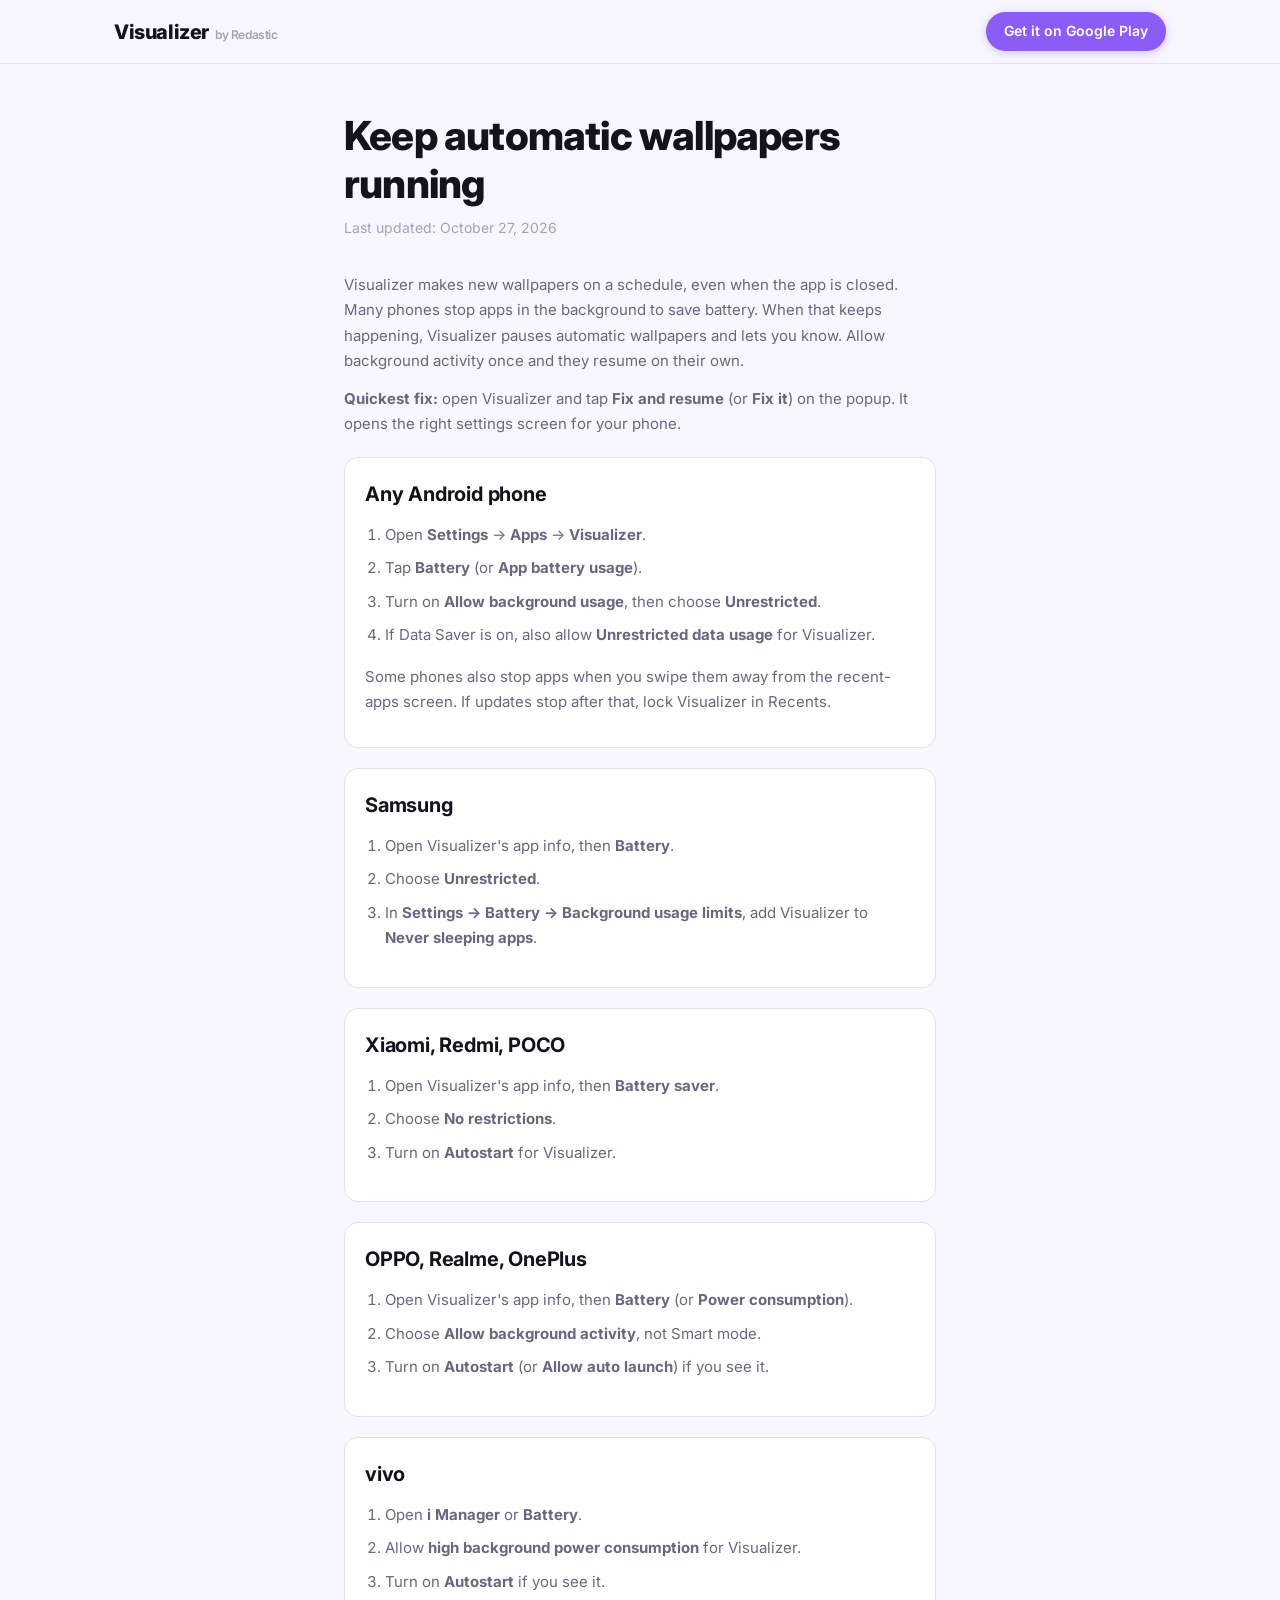
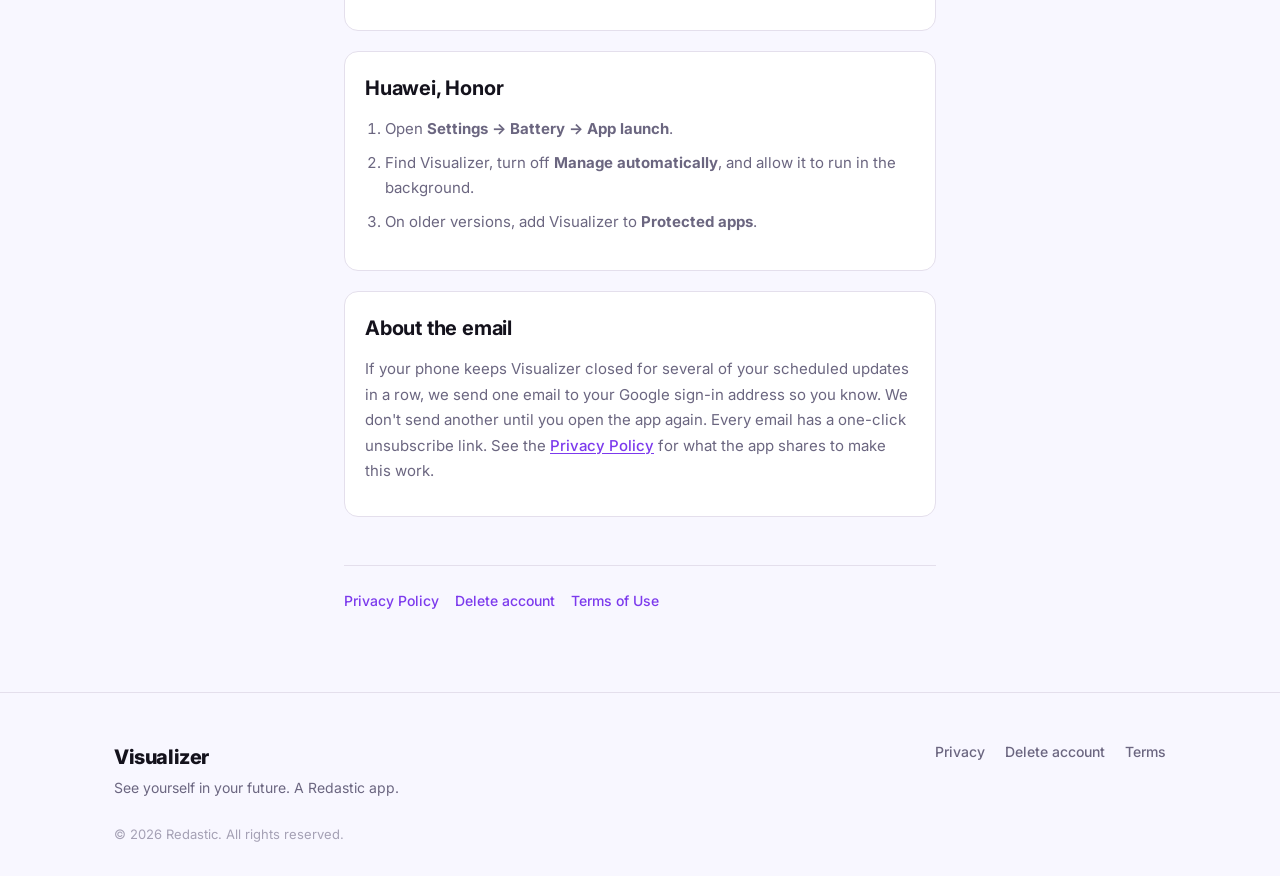
==== background-help/index.html @ 8ccc680e "Add background help page and stopped-auto email to privacy policy - /background-help/: phone-by-phon" ====
<!DOCTYPE html>
<html lang="en">
<head>
  <meta charset="UTF-8">
  <meta name="viewport" content="width=device-width, initial-scale=1.0">
  <title>Keep Visualizer's automatic wallpapers running</title>
  <meta name="description" content="Phone-by-phone steps to stop your phone from closing Visualizer in the background, so automatic wallpapers keep updating.">
  <meta name="robots" content="index, follow">
  <link rel="canonical" href="https://redastic.com/background-help/">
  <link rel="preconnect" href="https://fonts.googleapis.com">
  <link rel="preconnect" href="https://fonts.gstatic.com" crossorigin>
  <link href="https://fonts.googleapis.com/css2?family=Inter:wght@400;500;600;700;800&display=swap" rel="stylesheet">
  <link rel="stylesheet" href="../css/styles.css">
  <link rel="icon" href="data:image/svg+xml,<svg xmlns='http://www.w3.org/2000/svg' viewBox='0 0 100 100'><text y='.9em' font-size='90'>✨</text></svg>">
</head>
<body>

  <nav class="nav">
    <div class="container nav-inner">
      <a href="../index.html" class="logo">Visualizer<span class="logo-by">by Redastic</span></a>
      <a href="https://play.google.com/store/apps/details?id=com.visualizer.app" data-link="play-store" class="btn btn-primary btn-sm" target="_blank" rel="noopener">
        <span data-config="cta-text">Get it on Google Play</span>
      </a>
    </div>
  </nav>

  <main class="legal-page">
    <div class="container container-narrow">
      <h1>Keep automatic wallpapers running</h1>
      <p class="legal-meta">Last updated: October 27, 2026</p>
      <p>
        Visualizer makes new wallpapers on a schedule, even when the app is closed. Many
        phones stop apps in the background to save battery. When that keeps happening,
        Visualizer pauses automatic wallpapers and lets you know. Allow background
        activity once and they resume on their own.
      </p>
      <p>
        <strong>Quickest fix:</strong> open Visualizer and tap <strong>Fix and resume</strong>
        (or <strong>Fix it</strong>) on the popup. It opens the right settings screen for your phone.
      </p>

      <section class="legal-card">
        <h2>Any Android phone</h2>
        <ol>
          <li>Open <strong>Settings</strong> → <strong>Apps</strong> → <strong>Visualizer</strong>.</li>
          <li>Tap <strong>Battery</strong> (or <strong>App battery usage</strong>).</li>
          <li>Turn on <strong>Allow background usage</strong>, then choose <strong>Unrestricted</strong>.</li>
          <li>If Data Saver is on, also allow <strong>Unrestricted data usage</strong> for Visualizer.</li>
        </ol>
        <p>
          Some phones also stop apps when you swipe them away from the recent-apps screen.
          If updates stop after that, lock Visualizer in Recents.
        </p>
      </section>

      <section class="legal-card">
        <h2>Samsung</h2>
        <ol>
          <li>Open Visualizer's app info, then <strong>Battery</strong>.</li>
          <li>Choose <strong>Unrestricted</strong>.</li>
          <li>In <strong>Settings → Battery → Background usage limits</strong>, add Visualizer to <strong>Never sleeping apps</strong>.</li>
        </ol>
      </section>

      <section class="legal-card">
        <h2>Xiaomi, Redmi, POCO</h2>
        <ol>
          <li>Open Visualizer's app info, then <strong>Battery saver</strong>.</li>
          <li>Choose <strong>No restrictions</strong>.</li>
          <li>Turn on <strong>Autostart</strong> for Visualizer.</li>
        </ol>
      </section>

      <section class="legal-card">
        <h2>OPPO, Realme, OnePlus</h2>
        <ol>
          <li>Open Visualizer's app info, then <strong>Battery</strong> (or <strong>Power consumption</strong>).</li>
          <li>Choose <strong>Allow background activity</strong>, not Smart mode.</li>
          <li>Turn on <strong>Autostart</strong> (or <strong>Allow auto launch</strong>) if you see it.</li>
        </ol>
      </section>

      <section class="legal-card">
        <h2>vivo</h2>
        <ol>
          <li>Open <strong>i Manager</strong> or <strong>Battery</strong>.</li>
          <li>Allow <strong>high background power consumption</strong> for Visualizer.</li>
          <li>Turn on <strong>Autostart</strong> if you see it.</li>
        </ol>
      </section>

      <section class="legal-card">
        <h2>Huawei, Honor</h2>
        <ol>
          <li>Open <strong>Settings → Battery → App launch</strong>.</li>
          <li>Find Visualizer, turn off <strong>Manage automatically</strong>, and allow it to run in the background.</li>
          <li>On older versions, add Visualizer to <strong>Protected apps</strong>.</li>
        </ol>
      </section>

      <section class="legal-card">
        <h2>About the email</h2>
        <p>
          If your phone keeps Visualizer closed for several of your scheduled updates in a row,
          we send one email to your Google sign-in address so you know. We don't send another
          until you open the app again. Every email has a one-click unsubscribe link. See the
          <a href="../privacy/index.html">Privacy Policy</a> for what the app shares to make this work.
        </p>
      </section>

      <nav class="legal-nav" aria-label="Legal">
        <a href="../privacy/index.html">Privacy Policy</a>
        <a href="../data-deletion/index.html">Delete account</a>
        <a href="../terms/index.html">Terms of Use</a>
      </nav>
    </div>
  </main>

  <footer class="footer">
    <div class="container footer-inner">
      <div class="footer-brand">
        <a href="../index.html" class="logo">Visualizer</a>
        <p>See yourself in your future. A Redastic app.</p>
      </div>
      <div class="footer-links">
        <a href="../privacy/index.html">Privacy</a>
        <a href="../data-deletion/index.html">Delete account</a>
        <a href="../terms/index.html">Terms</a>
      </div>
      <p class="footer-copy">&copy; <span data-config="copyright-year">2026</span> Redastic. All rights reserved.</p>
    </div>
  </footer>

  <script src="../js/config.js"></script>
  <script src="../js/script.js"></script>
</body>
</html>
---- css/styles.css ----
/* ── Reset & Base ── */
*, *::before, *::after { box-sizing: border-box; margin: 0; padding: 0; }

:root {
  --bg: #f8f7ff;
  --bg-alt: #efeaf8;
  --surface: #ffffff;
  --text: #14121c;
  --text-muted: #6b6680;
  --text-light: #a5a1b5;
  --border: #e4dfec;
  --accent: #8b5cf6;
  --accent-dark: #7c3aed;
  --coral: #ff7a6b;
  --pink: #ec6bce;
  --midnight: #0b0b12;
  --radius: 12px;
  --radius-lg: 20px;
  --shadow: 0 1px 3px rgba(11, 11, 18, .06), 0 4px 16px rgba(139, 92, 246, .08);
  --shadow-lg: 0 12px 40px rgba(139, 92, 246, .16);
  --glow: linear-gradient(90deg, #8b5cf6, #ec6bce, #ff7a6b);
  --font: 'Inter', -apple-system, BlinkMacSystemFont, 'Segoe UI', sans-serif;
  --max-width: 1100px;
  --nav-height: 64px;
}

html { scroll-behavior: smooth; }

body {
  font-family: var(--font);
  background: var(--bg);
  color: var(--text);
  line-height: 1.6;
  -webkit-font-smoothing: antialiased;
}

.container {
  max-width: var(--max-width);
  margin: 0 auto;
  padding: 0 24px;
}

.container-narrow { max-width: 640px; }

/* ── Nav ── */
.nav {
  position: sticky;
  top: 0;
  z-index: 100;
  background: rgba(248, 247, 255, .9);
  backdrop-filter: blur(12px);
  -webkit-backdrop-filter: blur(12px);
  border-bottom: 1px solid var(--border);
  height: var(--nav-height);
}

.nav-inner {
  display: flex;
  align-items: center;
  justify-content: space-between;
  height: 100%;
  gap: 16px;
}

.logo {
  font-size: 1.25rem;
  font-weight: 800;
  color: var(--text);
  text-decoration: none;
  letter-spacing: -0.02em;
}

.logo-by {
  font-size: .75rem;
  font-weight: 600;
  color: var(--text-light);
  margin-left: 6px;
}

.nav-links {
  display: flex;
  align-items: center;
  gap: 20px;
}

.nav-links a:not(.btn) {
  font-size: .875rem;
  font-weight: 600;
  color: var(--text-muted);
  text-decoration: none;
}

.nav-links a:not(.btn):hover { color: var(--text); }

/* ── Buttons ── */
.btn {
  display: inline-flex;
  align-items: center;
  gap: 8px;
  font-family: var(--font);
  font-weight: 600;
  font-size: .9375rem;
  border: none;
  border-radius: 100px;
  cursor: pointer;
  text-decoration: none;
  transition: transform .2s ease, box-shadow .2s ease, background .2s ease;
  white-space: nowrap;
}

.btn:hover { transform: translateY(-2px); }
.btn:active { transform: scale(.97) translateY(0); }

.btn .icon { width: 20px; height: 20px; flex-shrink: 0; }

.btn-primary {
  background: var(--accent);
  color: #fff;
  padding: 12px 24px;
  box-shadow: 0 2px 10px rgba(139, 92, 246, .35);
}

.btn-primary:hover {
  background: var(--accent-dark);
  box-shadow: 0 8px 24px rgba(139, 92, 246, .4);
}

.btn-lg { padding: 16px 32px; font-size: 1.0625rem; }
.btn-lg .icon { width: 22px; height: 22px; }
.btn-sm { padding: 8px 18px; font-size: .875rem; }
.btn-sm .icon { width: 16px; height: 16px; }

.hero-cta {
  display: flex;
  flex-direction: column;
  align-items: flex-start;
  gap: 10px;
}

.hero-cta .btn { justify-content: center; }

.cta-note {
  font-size: .8125rem;
  color: var(--text-muted);
}

/* ── Hero ── */
.hero { padding: 48px 0 56px; }

.hero-grid {
  display: grid;
  grid-template-columns: 1fr 1fr;
  gap: 48px;
  align-items: center;
}

.hero-badge {
  display: inline-block;
  font-size: .8125rem;
  font-weight: 600;
  color: var(--accent-dark);
  background: var(--surface);
  border: 1px solid var(--border);
  border-radius: 100px;
  padding: 6px 16px;
  margin-bottom: 20px;
}

.hero-title {
  font-size: clamp(2.25rem, 5vw, 3.5rem);
  font-weight: 800;
  letter-spacing: -0.03em;
  line-height: 1.1;
  margin-bottom: 16px;
}

.hero-subtitle {
  font-size: clamp(1rem, 2vw, 1.125rem);
  color: var(--text-muted);
  line-height: 1.7;
  margin-bottom: 24px;
}

.trust-signals {
  list-style: none;
  display: flex;
  flex-direction: column;
  gap: 8px;
  margin-bottom: 28px;
}

.trust-signals li {
  font-size: .875rem;
  font-weight: 500;
  color: var(--text);
}

.hero-demo {
  display: flex;
  justify-content: center;
}

/* ── USP Strip ── */
.usp-strip {
  background: var(--midnight);
  color: #fff;
  padding: 32px 0;
}

.usp-text {
  font-size: clamp(1rem, 2.5vw, 1.25rem);
  text-align: center;
  line-height: 1.6;
  max-width: 800px;
  margin: 0 auto;
}

.usp-text strong { font-weight: 600; color: #fff; }

/* ── Sections ── */
.section { padding: 72px 0; }
.section-alt { background: var(--bg-alt); }

.section-title {
  font-size: clamp(1.75rem, 4vw, 2.25rem);
  font-weight: 800;
  letter-spacing: -0.02em;
  text-align: center;
  margin-bottom: 12px;
}

.section-subtitle {
  text-align: center;
  color: var(--text-muted);
  font-size: 1.0625rem;
  margin-bottom: 40px;
}

/* ── Lock-screen phone ── */
.phone-lock {
  width: 100%;
  max-width: 280px;
  background: var(--midnight);
  border-radius: 36px;
  overflow: hidden;
  box-shadow: var(--shadow-lg);
  border: 3px solid #2a2838;
  position: relative;
}

.phone-lock::before {
  content: '';
  position: absolute;
  top: 10px;
  left: 50%;
  transform: translateX(-50%);
  width: 88px;
  height: 22px;
  background: #111018;
  border-radius: 12px;
  z-index: 2;
}

.lock-status {
  display: flex;
  justify-content: space-between;
  padding: 14px 22px 0;
  color: rgba(255,255,255,.8);
  font-size: .7rem;
  font-weight: 600;
}

.lock-scene {
  position: relative;
  height: 420px;
  background:
    radial-gradient(ellipse at 70% 20%, rgba(255, 122, 107, .45), transparent 50%),
    linear-gradient(180deg, #1a1038 0%, #4c1d95 38%, #ff7a6b 78%, #f5d0a9 100%);
  display: flex;
  flex-direction: column;
  align-items: center;
  padding-top: 36px;
}

.lock-time {
  font-size: 3.4rem;
  font-weight: 700;
  color: #fff;
  letter-spacing: -0.04em;
  line-height: 1;
  text-shadow: 0 8px 24px rgba(0,0,0,.25);
}

.lock-date {
  color: rgba(255,255,255,.85);
  font-size: .9rem;
  font-weight: 500;
  margin-top: 6px;
}

.lock-house {
  margin-top: auto;
  margin-bottom: 72px;
  width: 140px;
  position: relative;
}

.lock-roof {
  width: 0;
  height: 0;
  border-left: 70px solid transparent;
  border-right: 70px solid transparent;
  border-bottom: 48px solid #2a1a12;
  margin: 0 auto;
}

.lock-body {
  height: 72px;
  background: #3d291c;
  border-radius: 0 0 6px 6px;
  position: relative;
}

.lock-window {
  position: absolute;
  width: 18px;
  height: 18px;
  background: #fde68a;
  border-radius: 2px;
  box-shadow: 0 0 12px rgba(253, 230, 138, .7);
}

.lock-window-l { top: 16px; left: 22px; }
.lock-window-r { top: 16px; right: 22px; }

.lock-door {
  position: absolute;
  bottom: 0;
  left: 50%;
  transform: translateX(-50%);
  width: 22px;
  height: 32px;
  background: #1c120c;
  border-radius: 4px 4px 0 0;
}

.lock-caption {
  position: absolute;
  left: 16px;
  right: 16px;
  bottom: 16px;
  background: rgba(11, 11, 18, .55);
  backdrop-filter: blur(8px);
  border-radius: 12px;
  padding: 10px 12px;
  color: #fff;
}

.lock-caption strong {
  display: block;
  font-size: .75rem;
  letter-spacing: .04em;
  text-transform: uppercase;
  color: #f5d0a9;
}

.lock-caption span {
  font-size: .875rem;
  font-weight: 600;
}

/* ── Formula ── */
.formula {
  display: flex;
  align-items: center;
  justify-content: center;
  gap: 12px;
  flex-wrap: wrap;
}

.formula-card {
  background: var(--surface);
  border: 1px solid var(--border);
  border-radius: var(--radius-lg);
  padding: 20px 16px;
  min-width: 150px;
  text-align: center;
  box-shadow: var(--shadow);
}

.formula-card.is-result {
  background: var(--midnight);
  color: #fff;
  border-color: transparent;
}

.formula-visual {
  height: 88px;
  border-radius: 12px;
  margin-bottom: 12px;
}

.formula-photo {
  background:
    radial-gradient(circle at 50% 38%, #f5d0c5 0 28%, transparent 29%),
    linear-gradient(180deg, #c4b5fd 0%, #8b5cf6 100%);
}

.formula-goal {
  display: flex;
  align-items: center;
  justify-content: center;
  background: #ede9fe;
  color: #4c1d95;
  font-size: .8rem;
  font-weight: 700;
  padding: 12px;
  line-height: 1.35;
}

.formula-result-visual {
  background:
    linear-gradient(180deg, #1a1038 0%, #8b5cf6 50%, #ff7a6b 100%);
}

.formula-card h3 {
  font-size: .8rem;
  font-weight: 700;
  text-transform: uppercase;
  letter-spacing: .04em;
  color: var(--text-light);
}

.formula-card.is-result h3 { color: #c4b5fd; }

.formula-op {
  font-size: 1.5rem;
  font-weight: 700;
  color: var(--accent);
}

/* ── Days ── */
.days-grid {
  display: grid;
  grid-template-columns: repeat(3, 1fr);
  gap: 16px;
  max-width: 760px;
  margin: 0 auto;
}

.day-card {
  background: var(--surface);
  border: 1px solid var(--border);
  border-radius: var(--radius-lg);
  overflow: hidden;
  box-shadow: var(--shadow);
}

.day-scene {
  height: 160px;
}

.day-1 { background: linear-gradient(180deg, #1e1b4b 0%, #6d28d9 55%, #fb7185 100%); }
.day-2 { background: linear-gradient(180deg, #312e81 0%, #7c3aed 50%, #fb923c 100%); }
.day-7 { background: linear-gradient(180deg, #4c1d95 0%, #ec4899 48%, #fde68a 100%); }

.day-card h3 {
  padding: 14px 16px 4px;
  font-size: .95rem;
  font-weight: 700;
}

.day-card p {
  padding: 0 16px 16px;
  font-size: .8125rem;
  color: var(--text-muted);
}

/* ── Steps ── */
.steps-horizontal {
  display: flex;
  align-items: stretch;
  justify-content: center;
  gap: 16px;
  max-width: 920px;
  margin: 0 auto;
}

.step-mini {
  flex: 1;
  text-align: center;
  background: var(--surface);
  border: 1px solid var(--border);
  border-radius: var(--radius);
  padding: 28px 18px;
  transition: box-shadow .2s ease, transform .2s ease;
}

.step-mini:hover {
  box-shadow: var(--shadow);
  transform: translateY(-2px);
}

.step-mini-number {
  width: 40px;
  height: 40px;
  border-radius: 50%;
  background: var(--glow);
  color: #fff;
  display: flex;
  align-items: center;
  justify-content: center;
  font-weight: 700;
  font-size: 1rem;
  margin: 0 auto 12px;
}

.step-mini h3 {
  font-size: .9375rem;
  font-weight: 700;
  margin-bottom: 6px;
}

.step-mini p {
  font-size: .8125rem;
  color: var(--text-muted);
}

.step-mini-arrow {
  font-size: 1.25rem;
  color: var(--text-light);
  align-self: center;
  flex-shrink: 0;
}

/* ── Why Grid ── */
.why-grid {
  display: grid;
  grid-template-columns: repeat(3, 1fr);
  gap: 16px;
}

.why-card {
  background: var(--surface);
  border: 1px solid var(--border);
  border-radius: var(--radius-lg);
  padding: 32px 24px;
  text-align: center;
  transition: box-shadow .2s ease, transform .2s ease;
}

.why-card:hover {
  box-shadow: var(--shadow);
  transform: translateY(-3px);
}

.why-icon {
  font-size: 2rem;
  display: block;
  margin-bottom: 16px;
}

.why-card h3 {
  font-size: 1rem;
  font-weight: 700;
  margin-bottom: 8px;
}

.why-card p {
  font-size: .875rem;
  color: var(--text-muted);
  line-height: 1.6;
}

/* ── FAQ ── */
.faq-list {
  display: flex;
  flex-direction: column;
  gap: 8px;
}

.faq-item {
  background: var(--surface);
  border: 1px solid var(--border);
  border-radius: var(--radius);
  overflow: hidden;
  transition: box-shadow .2s ease;
}

.faq-item:hover { box-shadow: var(--shadow); }

.faq-item summary {
  padding: 16px 20px;
  font-weight: 600;
  font-size: .9375rem;
  cursor: pointer;
  list-style: none;
  display: flex;
  align-items: center;
  justify-content: space-between;
}

.faq-item summary::-webkit-details-marker { display: none; }

.faq-item summary::after {
  content: '+';
  font-size: 1.25rem;
  font-weight: 400;
  color: var(--text-light);
}

.faq-item[open] summary::after { content: '−'; }

.faq-item p {
  padding: 0 20px 16px;
  font-size: .875rem;
  color: var(--text-muted);
  line-height: 1.6;
}

/* ── CTA ── */
.cta-section {
  text-align: center;
  padding: 88px 0;
  background: var(--midnight);
  color: #fff;
}

.cta-title {
  font-size: clamp(2rem, 5vw, 2.75rem);
  font-weight: 800;
  letter-spacing: -0.02em;
  margin-bottom: 12px;
}

.cta-subtitle {
  color: var(--text-light);
  font-size: 1.125rem;
  margin-bottom: 32px;
}

.cta-section .cta-actions {
  display: flex;
  justify-content: center;
}

/* ── Footer ── */
.footer {
  border-top: 1px solid var(--border);
  padding: 48px 0 32px;
}

.footer-inner {
  display: grid;
  grid-template-columns: 1fr auto;
  gap: 16px;
  align-items: start;
}

.footer-brand p {
  font-size: .875rem;
  color: var(--text-muted);
  margin-top: 4px;
}

.footer-trust {
  grid-column: 1 / -1;
  display: flex;
  flex-wrap: wrap;
  gap: 16px 24px;
  padding: 16px 0;
  border-bottom: 1px solid var(--border);
  margin-bottom: 8px;
}

.footer-trust span {
  font-size: .8125rem;
  font-weight: 500;
  color: var(--text-muted);
}

.footer-links {
  display: flex;
  gap: 20px;
  flex-wrap: wrap;
}

.footer-links a {
  font-size: .875rem;
  color: var(--text-muted);
  text-decoration: none;
  font-weight: 500;
  transition: color .15s;
}

.footer-links a:hover { color: var(--text); }

.footer-copy {
  grid-column: 1 / -1;
  font-size: .8125rem;
  color: var(--text-light);
  margin-top: 8px;
}

/* ── Legal pages ── */
.legal-page { padding: 48px 0 80px; }

.legal-page .legal-meta {
  font-size: .875rem;
  color: var(--text-light);
  margin-bottom: 32px;
}

.legal-page h1 {
  font-size: clamp(1.75rem, 4vw, 2.5rem);
  font-weight: 800;
  letter-spacing: -0.02em;
  margin-bottom: 8px;
  line-height: 1.2;
}

.legal-page h2 {
  font-size: 1.25rem;
  font-weight: 700;
  margin-top: 36px;
  margin-bottom: 12px;
  letter-spacing: -0.01em;
}

.legal-page h3 {
  font-size: 1.0625rem;
  font-weight: 600;
  margin-top: 24px;
  margin-bottom: 8px;
}

.legal-page p,
.legal-page li {
  font-size: .9375rem;
  color: var(--text-muted);
  line-height: 1.7;
  margin-bottom: 12px;
}

.legal-page ul,
.legal-page ol {
  padding-left: 1.25rem;
  margin-bottom: 16px;
}

.legal-page li { margin-bottom: 8px; }

.legal-page a:not(.btn) {
  color: var(--accent-dark);
  font-weight: 500;
  text-underline-offset: 2px;
}

.legal-page a:not(.btn):hover { color: var(--text); }

.legal-callout {
  background: var(--surface);
  border: 1px solid var(--border);
  border-radius: var(--radius);
  padding: 1rem 1.1rem;
  margin: 1rem 0 1.5rem;
  color: var(--text);
  font-size: .9375rem;
  line-height: 1.65;
}

.legal-card {
  background: var(--surface);
  border: 1px solid var(--border);
  border-radius: 14px;
  padding: 1.25rem;
  margin: 1.25rem 0;
}

.legal-card h2 { margin-top: 0; }

.legal-nav {
  display: flex;
  flex-wrap: wrap;
  gap: 8px 16px;
  margin-top: 48px;
  padding-top: 24px;
  border-top: 1px solid var(--border);
}

.legal-nav a {
  font-size: .875rem;
  color: var(--text-muted);
  text-decoration: none;
  font-weight: 500;
}

.legal-nav a:hover { color: var(--text); }

.legal-nav a[aria-current="page"] {
  color: var(--text);
  font-weight: 600;
}

.legal-steps {
  counter-reset: step;
  list-style: none;
  padding-left: 0;
}

.legal-steps li {
  counter-increment: step;
  position: relative;
  padding-left: 40px;
  margin-bottom: 20px;
}

.legal-steps li::before {
  content: counter(step);
  position: absolute;
  left: 0;
  top: 0;
  width: 28px;
  height: 28px;
  border-radius: 50%;
  background: var(--bg-alt);
  color: var(--text);
  font-size: .8125rem;
  font-weight: 700;
  display: flex;
  align-items: center;
  justify-content: center;
}

/* ── Animations ── */
.reveal {
  opacity: 0;
  transform: translateY(24px);
  transition: opacity .6s ease, transform .6s ease;
}

.reveal.revealed {
  opacity: 1;
  transform: translateY(0);
}

.reveal-delay { transition-delay: .15s; }

@media (prefers-reduced-motion: reduce) {
  .reveal,
  .reveal-delay {
    opacity: 1;
    transform: none;
    transition: none;
  }
}

/* ── Responsive ── */
@media (max-width: 900px) {
  .hero-grid {
    grid-template-columns: 1fr;
    gap: 40px;
    text-align: center;
  }

  .hero-content { text-align: center; }
  .trust-signals { align-items: center; }
  .hero-cta { align-items: center; margin-inline: auto; }
  .hero-demo { order: -1; }
  .why-grid { grid-template-columns: 1fr; }

  .steps-horizontal {
    flex-direction: column;
    gap: 8px;
  }

  .days-grid { grid-template-columns: 1fr; max-width: 320px; }
  .nav-links a:not(.btn) { display: none; }
  .step-mini-arrow { transform: rotate(90deg); }
}

@media (max-width: 640px) {
  .hero { padding: 32px 0 40px; }
  .section { padding: 56px 0; }
  .footer-inner { grid-template-columns: 1fr; }
  .footer-links { flex-wrap: wrap; }
  .btn-sm { padding: 8px 12px; }
  .footer-trust { flex-direction: column; gap: 8px; }
  .formula-op { width: 100%; text-align: center; }
}
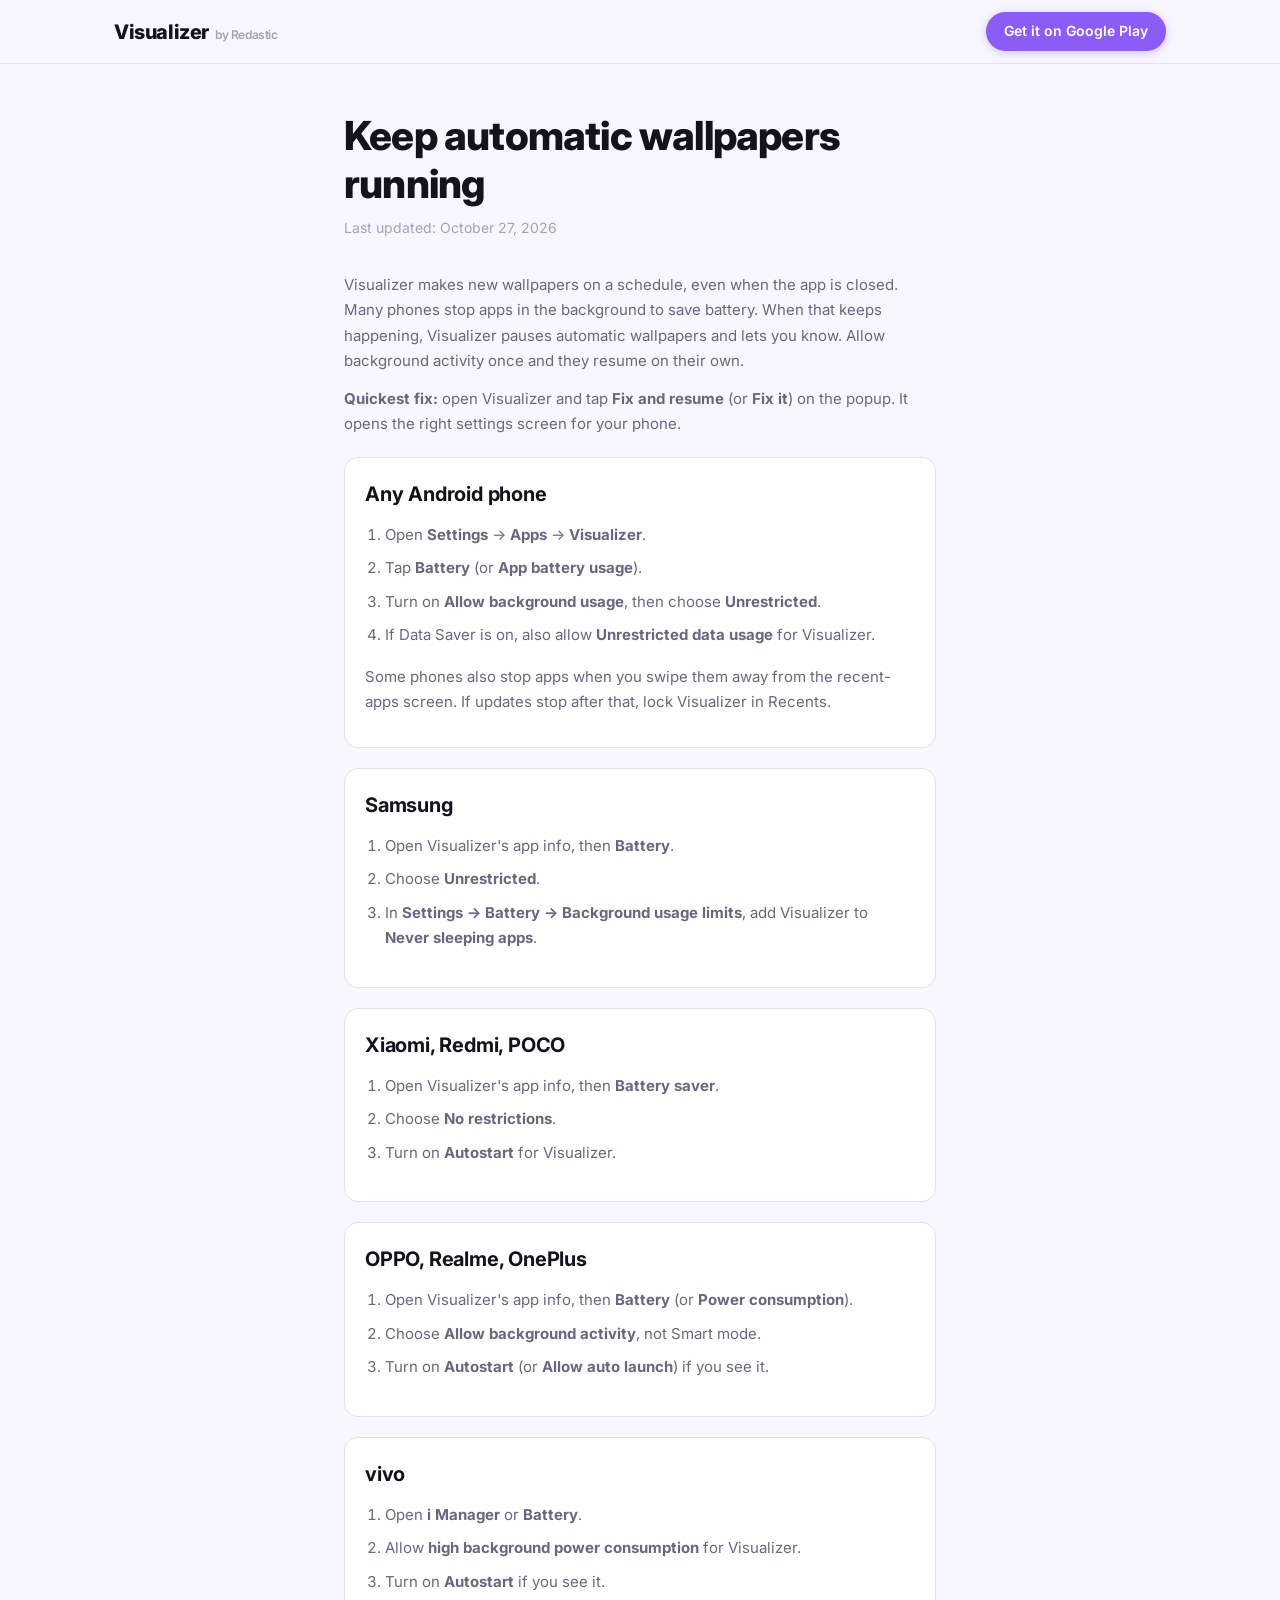
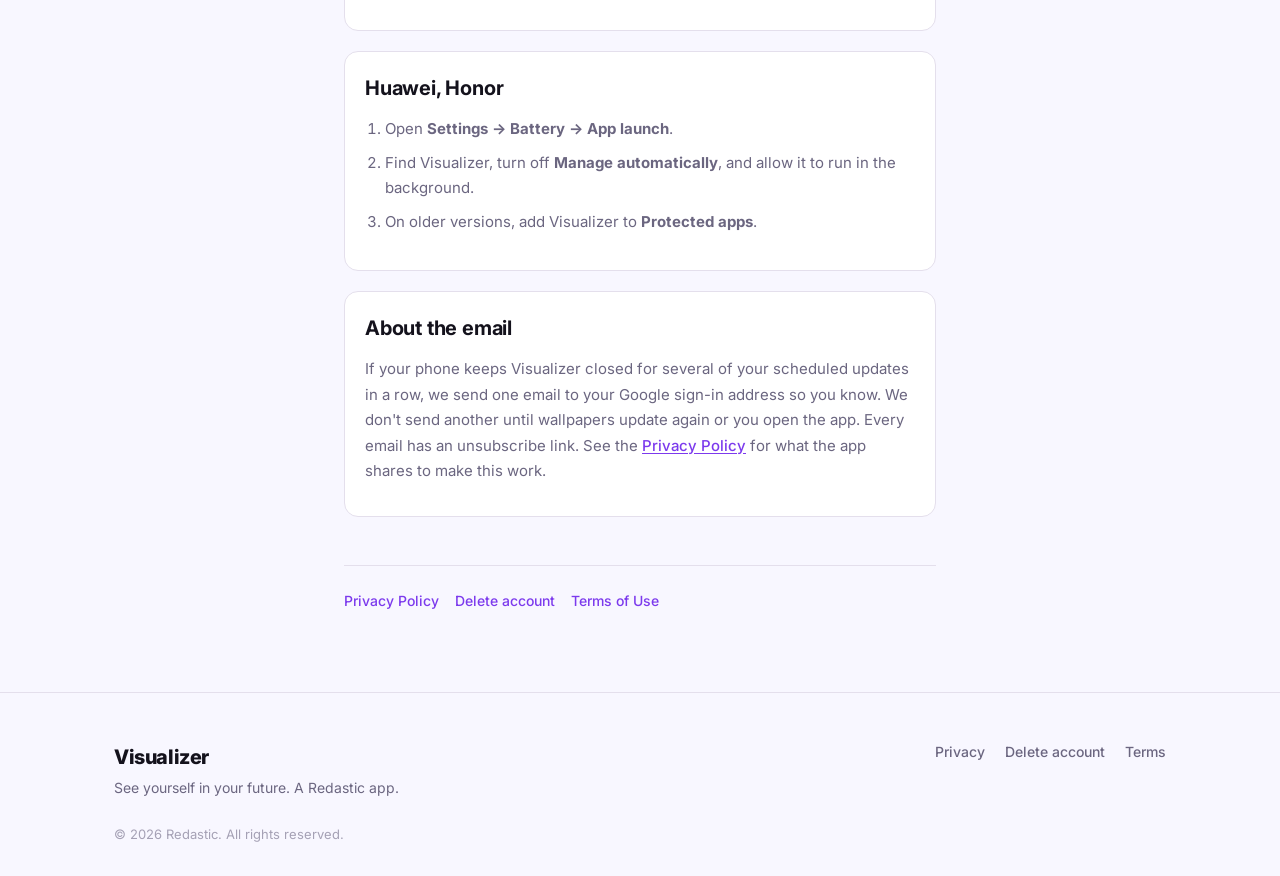
==== commit 324d42b5: "Match stopped-auto email wording to how it works The email goes out once per stop and the episode en" ====
--- a/background-help/index.html
+++ b/background-help/index.html
@@ -103,7 +103,7 @@
         <p>
           If your phone keeps Visualizer closed for several of your scheduled updates in a row,
           we send one email to your Google sign-in address so you know. We don't send another
-          until you open the app again. Every email has a one-click unsubscribe link. See the
+          until wallpapers update again or you open the app. Every email has an unsubscribe link. See the
           <a href="../privacy/index.html">Privacy Policy</a> for what the app shares to make this work.
         </p>
       </section>
